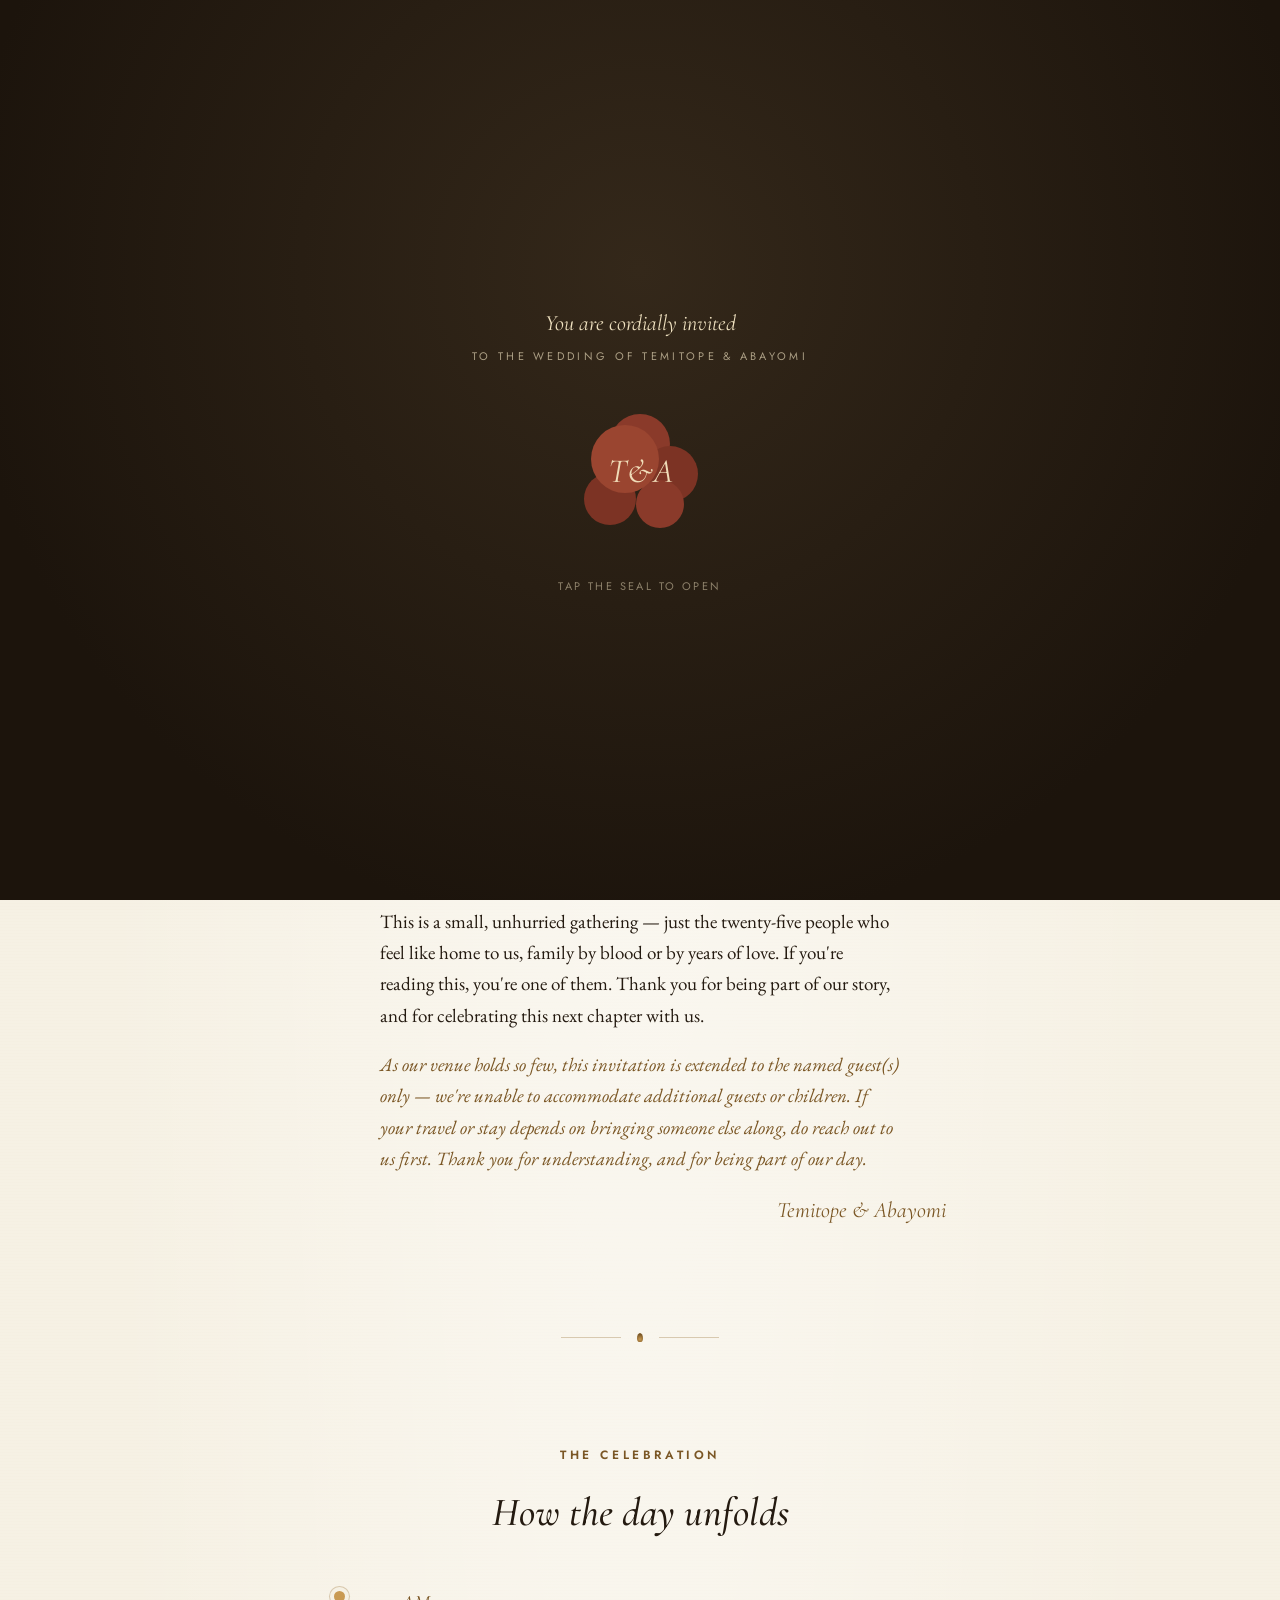
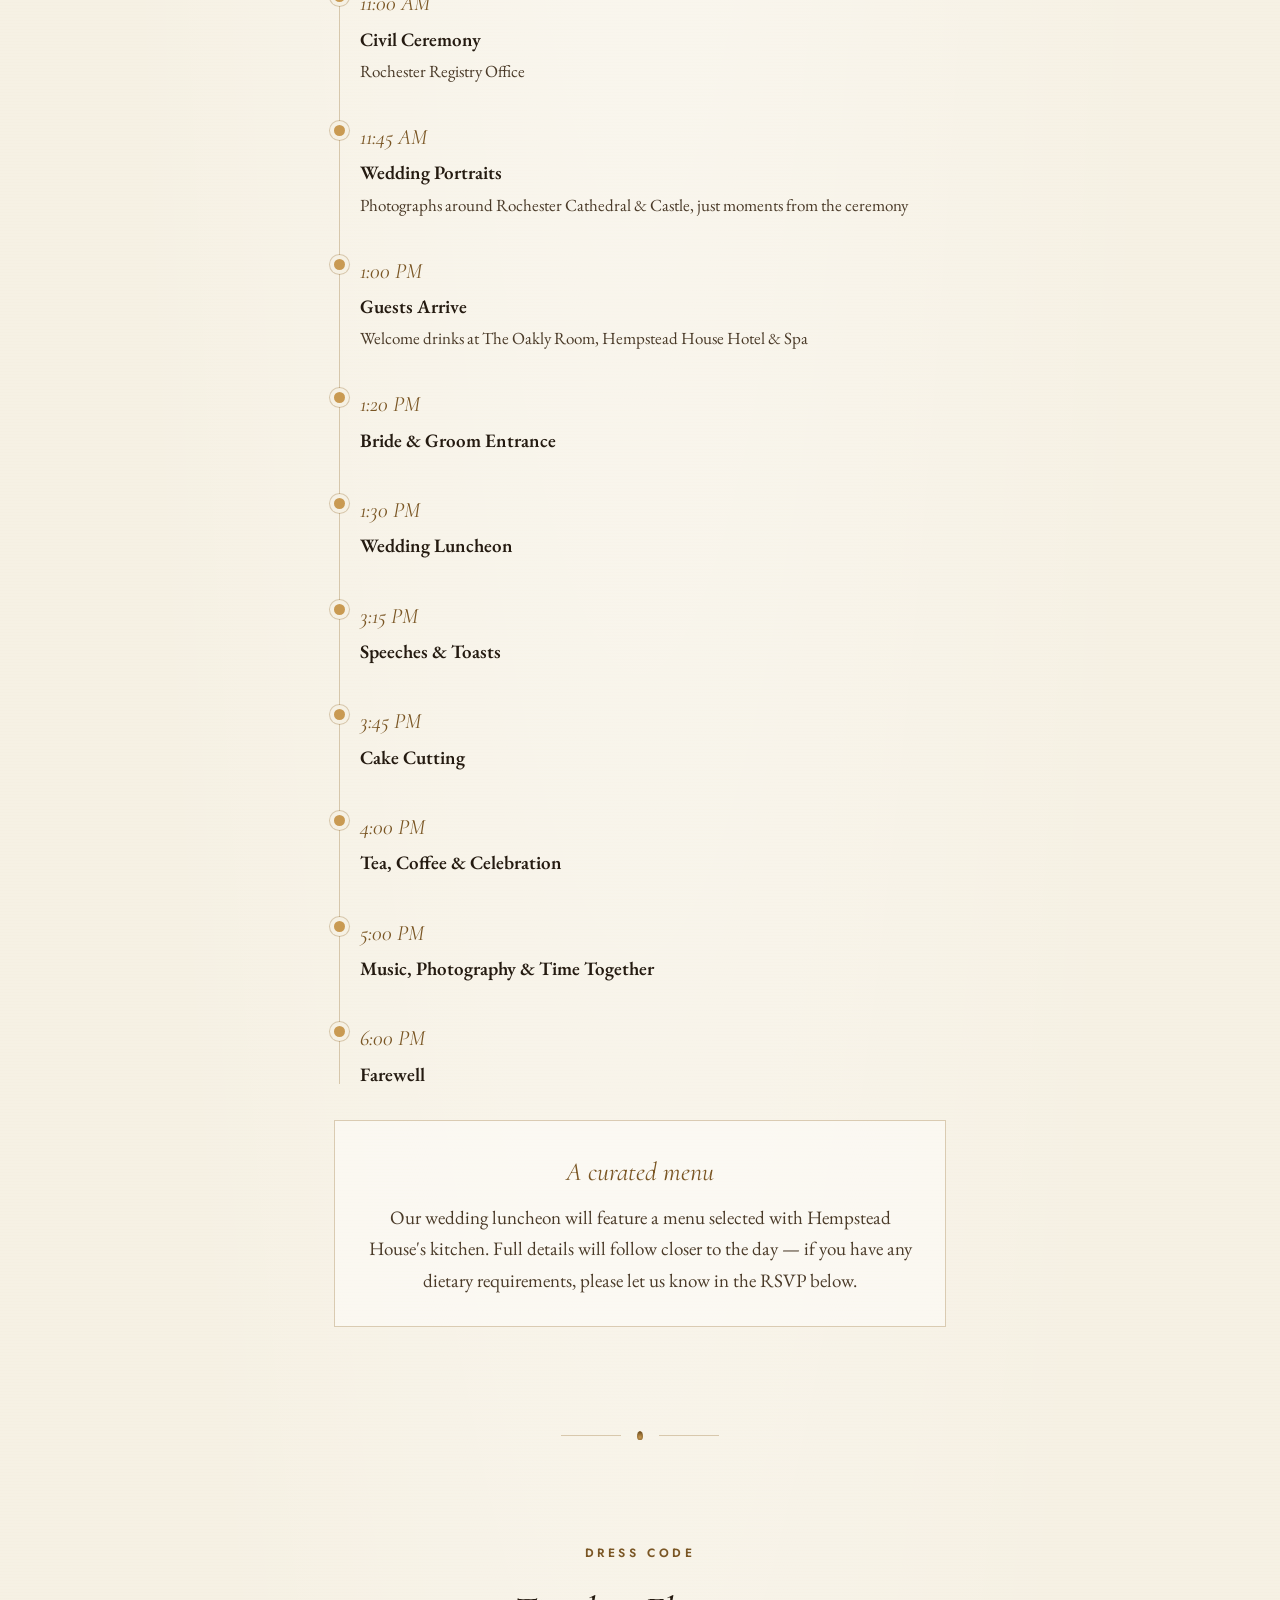
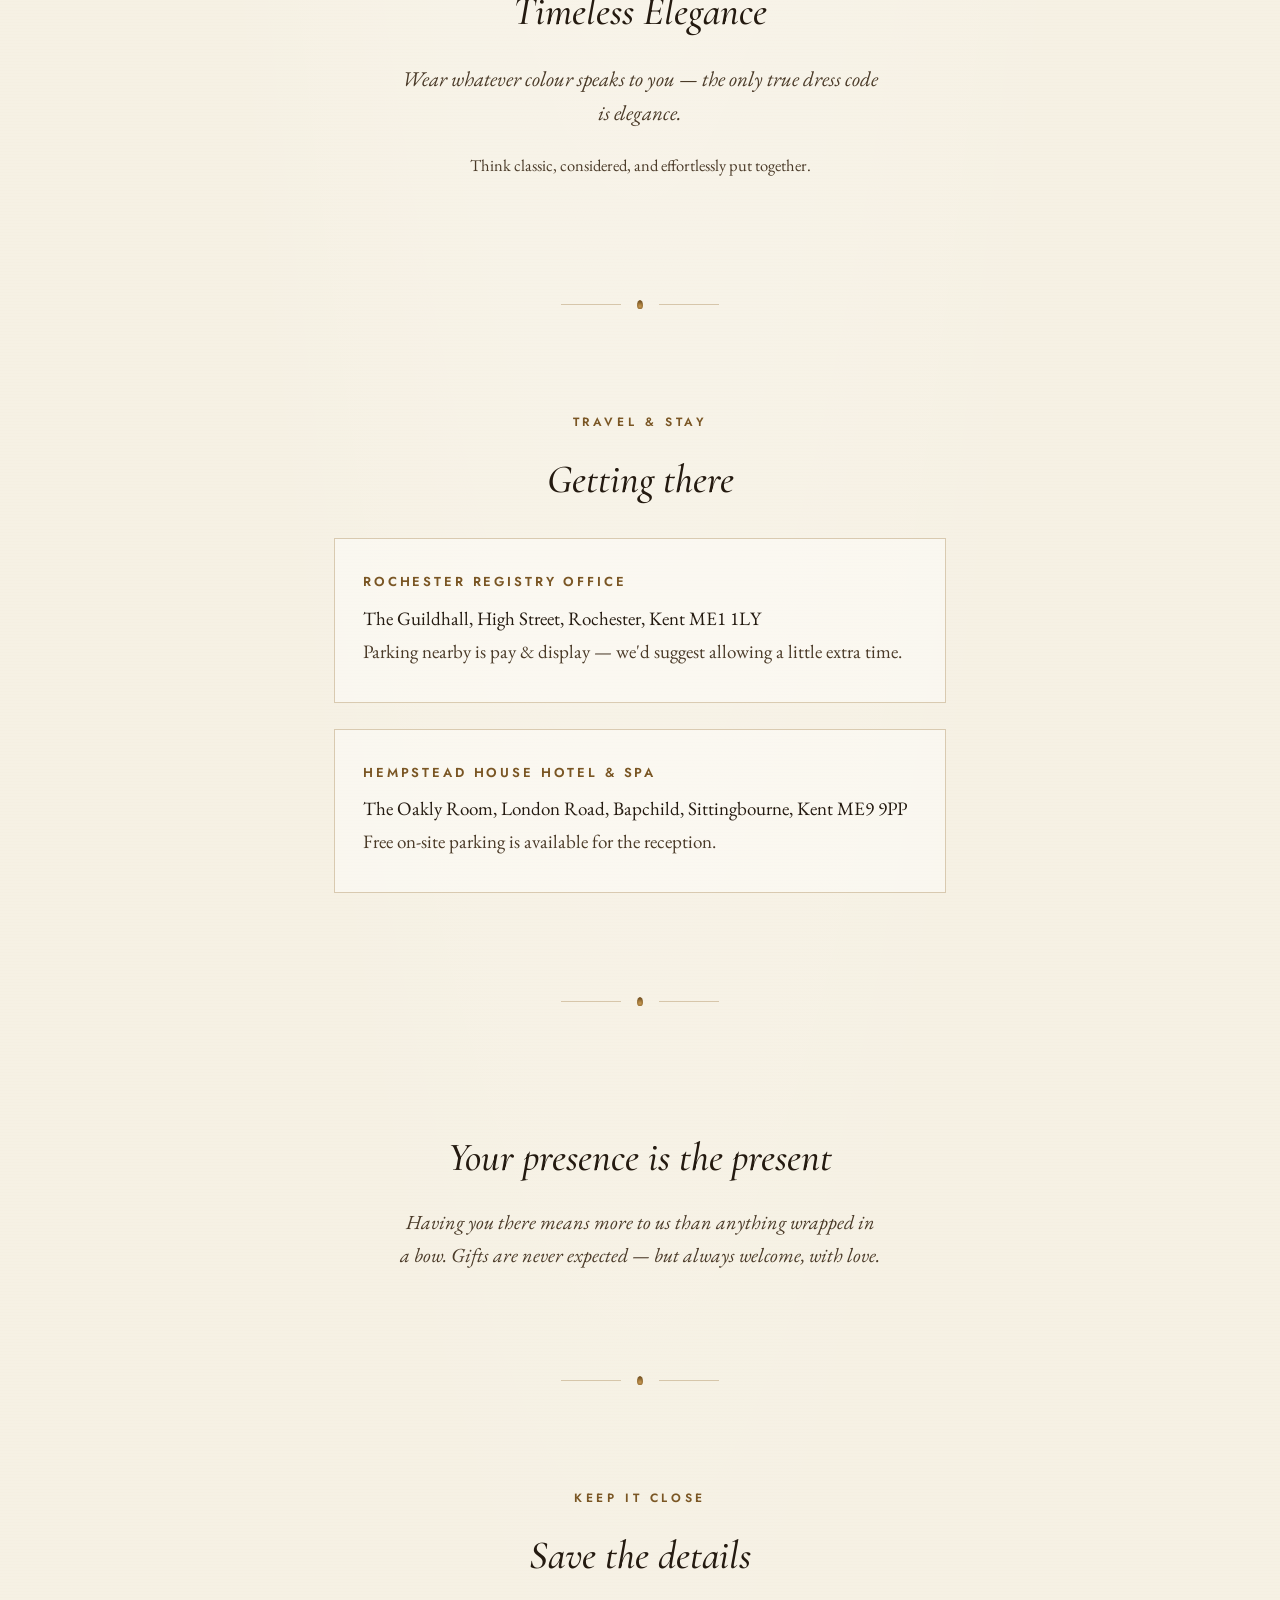
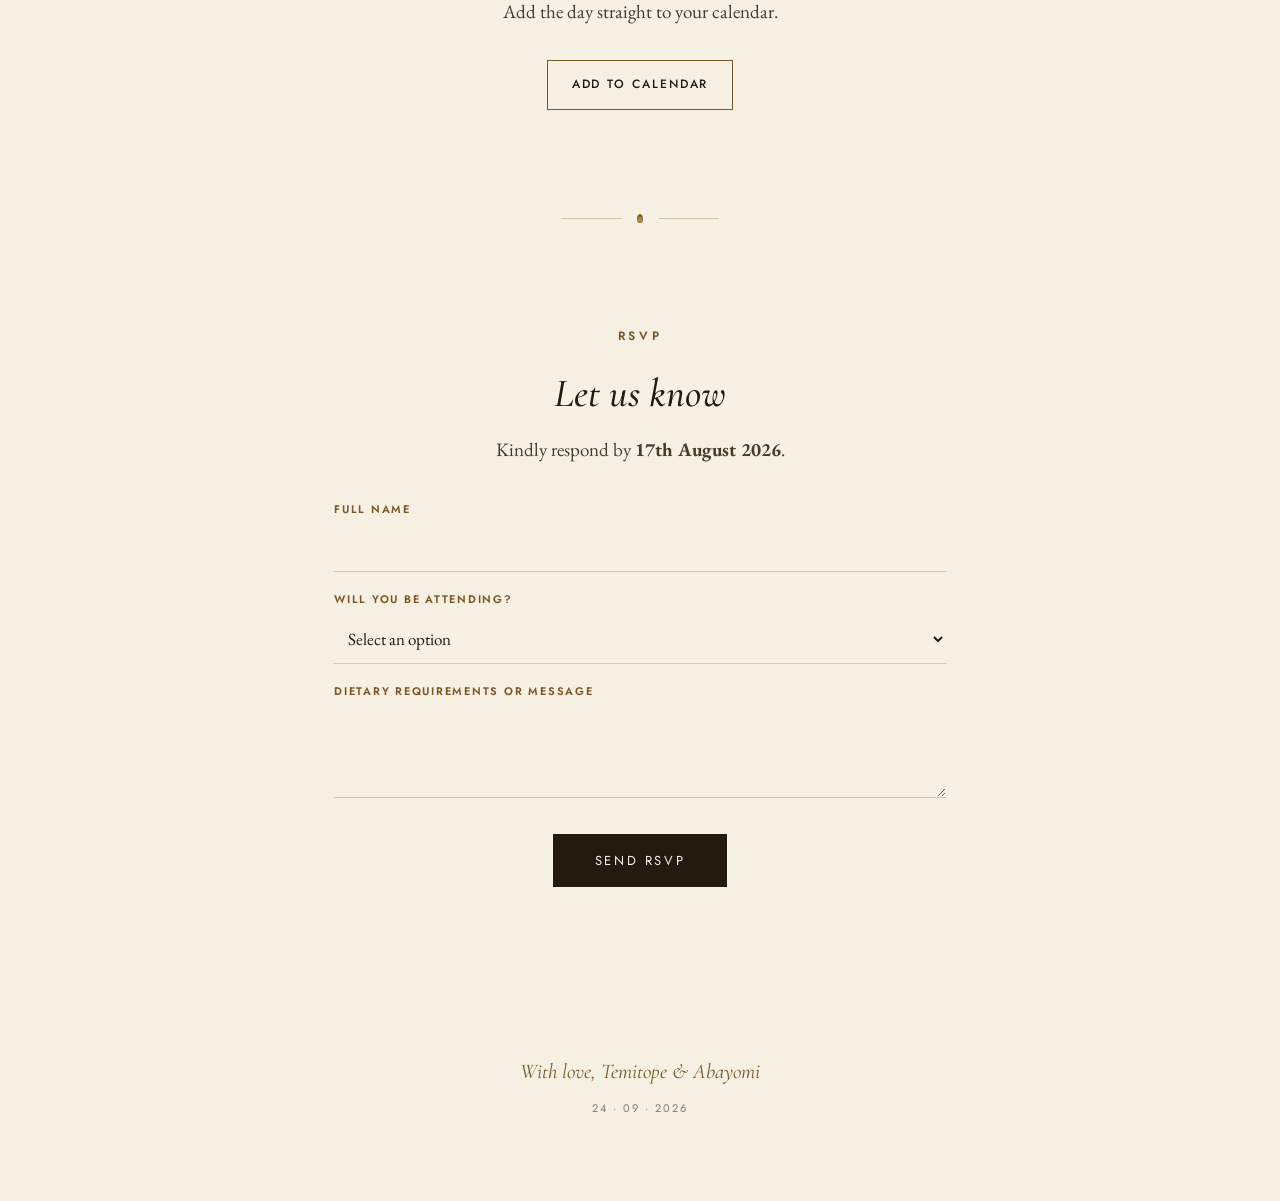
==== Index.html @ 58d7415c "Add files via upload" ====
<!DOCTYPE html>
<html lang="en">
<head>
<meta charset="UTF-8">
<meta name="viewport" content="width=device-width, initial-scale=1.0, viewport-fit=cover">
<meta name="color-scheme" content="light only">
<meta name="supported-color-schemes" content="light">
<meta name="theme-color" content="#f6f1e4">
<meta name="apple-mobile-web-app-capable" content="yes">
<meta name="apple-mobile-web-app-status-bar-style" content="default">
<title>Temitope & Abayomi — 24th September 2026</title>
<meta name="description" content="Together with their families, Temitope and Abayomi invite you to celebrate their wedding — 24th September 2026, Kent, England.">

<!-- Open Graph / link preview tags (WhatsApp, iMessage, etc.) -->
<meta property="og:title" content="Temitope & Abayomi — 24th September 2026">
<meta property="og:description" content="Together with their families, we invite you to celebrate our wedding in Kent, England.">
<meta property="og:image" content="https://tope-yomi-2026.github.io/temitope-abayomi-wedding/og-image.jpg">
<meta property="og:type" content="website">
<meta property="og:url" content="https://tope-yomi-2026.github.io/temitope-abayomi-wedding/">
<meta name="twitter:card" content="summary_large_image">
<meta name="twitter:title" content="Temitope & Abayomi — 24th September 2026">
<meta name="twitter:description" content="Together with their families, we invite you to celebrate our wedding in Kent, England.">
<meta name="twitter:image" content="https://tope-yomi-2026.github.io/temitope-abayomi-wedding/og-image.jpg">
<link rel="icon" href="data:image/svg+xml,%3Csvg xmlns='http://www.w3.org/2000/svg' viewBox='0 0 100 100'%3E%3Ccircle cx='50' cy='50' r='48' fill='%232a2015'/%3E%3Ctext x='50' y='65' font-size='42' font-family='Georgia,serif' font-style='italic' fill='%23c99a52' text-anchor='middle'%3ET%26A%3C/text%3E%3C/svg%3E">
<link rel="preconnect" href="https://fonts.googleapis.com">
<link rel="preconnect" href="https://fonts.gstatic.com" crossorigin>
<link href="https://fonts.googleapis.com/css2?family=Cormorant+Garamond:ital,wght@0,400;0,500;0,600;1,400;1,500;1,600&family=EB+Garamond:ital,wght@0,400;0,500;1,400&family=Jost:wght@400;500;600&display=swap" rel="stylesheet">
<style>
  :root{
    color-scheme: light;
    --ivory:#f6f1e4;
    --parchment:#eee0bf;
    --espresso:#241a10;
    --espresso-soft:#4a3a28;
    --gold:#93692e;
    --gold-deep:#7a5624;
    --gold-bright:#c99a52;
    --sage:#5f6b48;
    --line: rgba(147,105,46,0.32);
    --card-bg: rgba(255,255,255,0.4);
  }
  *{box-sizing:border-box; -webkit-font-smoothing:antialiased;}
  html{scroll-behavior:smooth; color-scheme:light;}
  body{
    margin:0;
    background-color:var(--ivory);
    background-image:
      radial-gradient(ellipse at top, rgba(255,255,255,0.5), transparent 60%),
      repeating-linear-gradient(0deg, rgba(147,105,46,0.02) 0px, transparent 1px, transparent 3px);
    color:var(--espresso);
    font-family:'EB Garamond', serif;
    font-size:19px;
    line-height:1.65;
    overflow-x:hidden;
    -webkit-text-size-adjust:100%;
  }
  .display{ font-family:'Cormorant Garamond', serif; }
  .eyebrow{
    font-family:'Jost', sans-serif;
    letter-spacing:0.3em;
    text-transform:uppercase;
    font-size:12px;
    color:var(--gold-deep);
    font-weight:600;
  }
  a{ color:var(--espresso); }
  ::selection{ background:var(--gold-bright); color:var(--ivory); }

  /* ================= SEAL ENTRY ================= */
  #seal-screen{
    position:fixed; inset:0; z-index:100;
    background:
      radial-gradient(ellipse at 50% 30%, #34281a 0%, #1c140c 75%);
    display:flex; align-items:center; justify-content:center;
    flex-direction:column; padding:24px;
    transition:opacity 1s ease, visibility 1s ease;
  }
  #seal-screen.opened{ opacity:0; visibility:hidden; pointer-events:none; }
  .seal-greeting{
    font-family:'Cormorant Garamond', serif;
    font-style:italic;
    font-size:22px;
    color:var(--parchment);
    margin-bottom:6px;
    text-align:center;
    max-width:320px;
  }
  .seal-invite{
    font-family:'Jost', sans-serif;
    letter-spacing:0.3em;
    text-transform:uppercase;
    font-size:11px;
    color:var(--parchment);
    opacity:0.65;
    margin-bottom:34px;
    text-align:center;
  }
  .wax{
    position:relative; width:150px; height:150px; cursor:pointer;
    -webkit-tap-highlight-color:transparent;
  }
  .wax svg{ width:100%; height:100%; display:block; }
  .wax .drip{
    transform-origin:center;
    animation:idle-glow 3.4s ease-in-out infinite;
  }
  @keyframes idle-glow{
    0%,100%{ filter:drop-shadow(0 0 5px rgba(201,154,82,0.3)); }
    50%{ filter:drop-shadow(0 0 16px rgba(201,154,82,0.6)); }
  }
  .wax:active .drip{ animation:none; }
  .seal-hint{
    margin-top:28px;
    font-family:'Jost', sans-serif; font-size:11px; letter-spacing:0.22em;
    text-transform:uppercase; color:var(--parchment); opacity:0.5;
  }
  .shard{ transform-origin:center; transition:transform 0.95s cubic-bezier(.5,-0.3,.5,1.3), opacity 0.95s ease; opacity:1; }
  #seal-screen.breaking .shard-1{ transform:translate(-62px,-74px) rotate(-38deg); opacity:0; }
  #seal-screen.breaking .shard-2{ transform:translate(72px,-42px) rotate(30deg); opacity:0; }
  #seal-screen.breaking .shard-3{ transform:translate(-42px,84px) rotate(-22deg); opacity:0; }
  #seal-screen.breaking .shard-4{ transform:translate(68px,68px) rotate(32deg); opacity:0; }
  #seal-screen.breaking .shard-5{ transform:translate(0,-98px) rotate(10deg); opacity:0; }

  /* ================= DIVIDER ================= */
  .divider{ display:flex; align-items:center; justify-content:center; gap:16px; width:fit-content; margin:0 auto; }
  .divider .rule{ width:60px; height:1px; background:var(--line); }
  .flame{
    width:6px; height:9px; border-radius:50% 50% 50% 50% / 60% 60% 40% 40%;
    background:radial-gradient(circle at 50% 70%, var(--gold-bright), var(--gold-deep) 70%);
    animation:flicker 2.7s ease-in-out infinite;
  }
  @keyframes flicker{
    0%,100%{ transform:scaleY(1) scaleX(1); opacity:1; }
    30%{ transform:scaleY(1.16) scaleX(0.9); opacity:0.85; }
    55%{ transform:scaleY(0.9) scaleX(1.05); opacity:1; }
    80%{ transform:scaleY(1.08) scaleX(0.95); opacity:0.9; }
  }

  /* ================= REVEAL ANIMATION ================= */
  .reveal{ opacity:0; transform:translateY(26px); transition:opacity 0.9s ease, transform 0.9s ease; }
  .reveal.visible{ opacity:1; transform:translateY(0); }
  @media (prefers-reduced-motion: reduce){
    .reveal{ opacity:1; transform:none; transition:none; }
    .flame{ animation:none; }
  }

  /* ================= LAYOUT ================= */
  section{ padding:104px 24px; max-width:660px; margin:0 auto; text-align:center; }
  .crest{
    width:60px; height:60px; margin:0 auto 20px; border:1px solid var(--gold);
    border-radius:50%; display:flex; align-items:center; justify-content:center;
    font-family:'Cormorant Garamond', serif; font-style:italic; font-size:22px; color:var(--gold-deep);
  }
  .hero{ padding-top:88px; }
  .hero h1{ font-size:clamp(44px, 10vw, 74px); font-weight:500; margin:8px 0 4px; line-height:1.05; }
  .hero .amp{ font-style:italic; color:var(--gold-deep); display:block; font-size:0.55em; margin:4px 0; }
  .hero .date-line{
    margin-top:26px; font-family:'Jost', sans-serif; letter-spacing:0.2em; text-transform:uppercase;
    font-size:13.5px; color:var(--espresso-soft); font-weight:500;
  }
  .hero .place-line{
    margin-top:6px; font-family:'Jost', sans-serif; letter-spacing:0.2em; text-transform:uppercase;
    font-size:13.5px; color:var(--gold-deep); font-weight:500;
  }
  .hero .hero-sub{
    margin-top:22px; font-family:'Cormorant Garamond', serif; font-style:italic; font-size:20px;
    color:var(--espresso-soft); max-width:420px; margin-left:auto; margin-right:auto;
  }
  #countdown{ margin-top:38px; display:flex; gap:24px; justify-content:center; flex-wrap:wrap; }
  .c-box{ min-width:64px; }
  .c-num{ font-family:'Cormorant Garamond', serif; font-size:36px; color:var(--gold-deep); font-weight:600; }
  .c-label{ font-family:'Jost', sans-serif; font-size:10px; letter-spacing:0.2em; text-transform:uppercase; opacity:0.75; }

  h2.section-title{ font-size:40px; font-weight:500; margin:14px 0 8px; font-style:italic; }
  .lede{ color:var(--espresso-soft); max-width:480px; margin:0 auto; }

  .note-body{ text-align:left; max-width:520px; margin:28px auto 0; }
  .note-body p{ margin:0 0 18px; }
  .note-sign{ text-align:right; font-family:'Cormorant Garamond', serif; font-style:italic; font-size:22px; color:var(--gold-deep); margin-top:8px; }

  .timeline{ text-align:left; margin-top:40px; position:relative; padding-left:26px; }
  .timeline::before{
    content:''; position:absolute; left:5px; top:6px; bottom:6px; width:1px; background:var(--line);
  }
  .t-item{ position:relative; padding-bottom:34px; }
  .t-item:last-child{ padding-bottom:0; }
  .t-item::before{
    content:''; position:absolute; left:-26px; top:6px; width:11px; height:11px; border-radius:50%;
    background:var(--gold-bright); box-shadow:0 0 0 4px var(--ivory), 0 0 0 5px var(--line);
  }
  .t-time{
    font-family:'Cormorant Garamond', serif; font-style:italic; font-size:22px; color:var(--gold-deep); display:block;
  }
  .t-title{ font-weight:600; margin:2px 0 2px; font-size:19px; }
  .t-desc{ color:var(--espresso-soft); font-size:17px; margin:0; }

  .detail-card{
    border:1px solid var(--line); padding:32px 28px; margin-top:26px; text-align:left;
    background:var(--card-bg);
  }
  .detail-card h3{
    font-family:'Jost', sans-serif; letter-spacing:0.22em; text-transform:uppercase; font-size:13px;
    color:var(--gold-deep); margin:0 0 10px; font-weight:600;
  }
  .detail-card p{ margin:2px 0; }

  .dress-note{
    font-style:italic; font-size:21px; margin-top:18px; color:var(--espresso-soft);
    max-width:480px; margin-left:auto; margin-right:auto;
  }
  .dress-sub{ margin-top:14px; font-size:16.5px; color:var(--espresso-soft); }

  .menu-teaser{
    border:1px solid var(--line); padding:30px 28px; margin-top:30px;
    background:var(--card-bg);
  }
  .menu-teaser .fork{ font-family:'Cormorant Garamond', serif; font-style:italic; font-size:26px; color:var(--gold-deep); margin-bottom:8px; }

  .rsvp-form{ margin-top:34px; text-align:left; display:flex; flex-direction:column; gap:18px; }
  .rsvp-form label{
    font-family:'Jost', sans-serif; font-size:11px; letter-spacing:0.16em; text-transform:uppercase;
    color:var(--gold-deep); display:block; margin-bottom:7px; font-weight:600;
  }
  .rsvp-form input, .rsvp-form select, .rsvp-form textarea{
    width:100%; padding:12px 10px; font-family:'EB Garamond', serif; font-size:17px;
    background:transparent; border:none; border-bottom:1px solid var(--line); color:var(--espresso);
  }
  .rsvp-form input:focus, .rsvp-form select:focus, .rsvp-form textarea:focus{
    outline:none; border-bottom:1px solid var(--gold-deep);
  }
  .rsvp-submit{
    margin-top:8px; align-self:center; font-family:'Jost', sans-serif; letter-spacing:0.2em; text-transform:uppercase;
    font-size:13px; background:var(--espresso); color:var(--ivory); border:none; padding:17px 42px; cursor:pointer;
    transition:background 0.3s ease;
  }
  .rsvp-submit:hover{ background:var(--gold-deep); }

  .wallet-row{ margin-top:32px; display:flex; gap:14px; justify-content:center; flex-wrap:wrap; }
  .pill-btn{
    font-family:'Jost', sans-serif; letter-spacing:0.16em; text-transform:uppercase; font-size:12px;
    border:1px solid var(--gold-deep); color:var(--espresso); padding:14px 24px; text-decoration:none;
    display:inline-block; transition:background 0.3s, color 0.3s; font-weight:500;
  }
  .pill-btn:hover{ background:var(--gold-deep); color:var(--ivory); }

  footer{
    text-align:center; padding:64px 24px 84px; font-family:'Cormorant Garamond', serif; font-style:italic;
    font-size:21px; color:var(--gold-deep);
  }
  footer .foot-small{
    display:block; margin-top:10px; font-family:'Jost', sans-serif; font-style:normal; font-size:11px;
    letter-spacing:0.18em; text-transform:uppercase; color:var(--espresso-soft); opacity:0.65;
  }

  @media (max-width:480px){
    section{ padding:76px 20px; }
    .detail-card, .menu-teaser{ padding:24px 20px; }
  }
</style>
</head>
<body>

<div id="seal-screen">
  <div class="seal-greeting" id="seal-greeting">You are cordially invited</div>
  <div class="seal-invite" id="seal-subline">to the wedding of Temitope &amp; Abayomi</div>
  <div class="wax" id="wax" role="button" tabindex="0" aria-label="Break the seal to open your invitation">
    <svg viewBox="0 0 150 150">
      <g class="drip">
        <circle class="shard shard-1" cx="75" cy="45" r="30" fill="#8a3a2a"/>
        <circle class="shard shard-2" cx="105" cy="75" r="28" fill="#7c3324"/>
        <circle class="shard shard-3" cx="45" cy="100" r="26" fill="#7c3324"/>
        <circle class="shard shard-4" cx="95" cy="105" r="24" fill="#8a3a2a"/>
        <circle class="shard shard-5" cx="60" cy="60" r="34" fill="#9a4530"/>
        <text x="75" y="83" text-anchor="middle" font-family="Cormorant Garamond, serif" font-style="italic" font-size="34" fill="#f0dcb8">T&amp;A</text>
      </g>
    </svg>
  </div>
  <div class="seal-hint">Tap the seal to open</div>
</div>

<section class="hero">
  <div class="eyebrow">Together with their families</div>
  <h1 class="display">Temitope<span class="amp">&amp;</span>Abayomi</h1>
  <div class="date-line">Thursday, 24th September 2026</div>
  <div class="place-line">Kent, England</div>
  <p class="hero-sub">A celebration of love, family, and the beginning of forever — shared with those who matter most.</p>

  <div id="countdown" aria-label="Countdown to the wedding">
    <div class="c-box"><div class="c-num" id="cd-days">--</div><div class="c-label">Days</div></div>
    <div class="c-box"><div class="c-num" id="cd-hours">--</div><div class="c-label">Hours</div></div>
    <div class="c-box"><div class="c-num" id="cd-mins">--</div><div class="c-label">Mins</div></div>
    <div class="c-box"><div class="c-num" id="cd-secs">--</div><div class="c-label">Secs</div></div>
  </div>
</section>

<div class="divider"><span class="rule"></span><span class="flame"></span><span class="rule"></span></div>

<section id="welcome" class="reveal">
  <div class="eyebrow">Welcome</div>
  <h2 class="section-title display">A note from us</h2>
  <div class="note-body">
    <p>This is a small, unhurried gathering — just the twenty-five people who feel like home to us, family by blood or by years of love. If you're reading this, you're one of them. Thank you for being part of our story, and for celebrating this next chapter with us.</p>
    <p style="font-style:italic; color:var(--gold-deep);">As our venue holds so few, this invitation is extended to the named guest(s) only — we're unable to accommodate additional guests or children. If your travel or stay depends on bringing someone else along, do reach out to us first. Thank you for understanding, and for being part of our day.</p>
  </div>
  <div class="note-sign">Temitope &amp; Abayomi</div>
</section>

<div class="divider"><span class="rule"></span><span class="flame"></span><span class="rule"></span></div>

<section id="schedule" class="reveal">
  <div class="eyebrow">The Celebration</div>
  <h2 class="section-title display">How the day unfolds</h2>

  <div class="timeline">
    <div class="t-item">
      <span class="t-time">11:00 AM</span>
      <div class="t-title">Civil Ceremony</div>
      <p class="t-desc">Rochester Registry Office</p>
    </div>
    <div class="t-item">
      <span class="t-time">11:45 AM</span>
      <div class="t-title">Wedding Portraits</div>
      <p class="t-desc">Photographs around Rochester Cathedral &amp; Castle, just moments from the ceremony</p>
    </div>
    <div class="t-item">
      <span class="t-time">1:00 PM</span>
      <div class="t-title">Guests Arrive</div>
      <p class="t-desc">Welcome drinks at The Oakly Room, Hempstead House Hotel &amp; Spa</p>
    </div>
    <div class="t-item">
      <span class="t-time">1:20 PM</span>
      <div class="t-title">Bride &amp; Groom Entrance</div>
      <p class="t-desc"></p>
    </div>
    <div class="t-item">
      <span class="t-time">1:30 PM</span>
      <div class="t-title">Wedding Luncheon</div>
      <p class="t-desc"></p>
    </div>
    <div class="t-item">
      <span class="t-time">3:15 PM</span>
      <div class="t-title">Speeches &amp; Toasts</div>
      <p class="t-desc"></p>
    </div>
    <div class="t-item">
      <span class="t-time">3:45 PM</span>
      <div class="t-title">Cake Cutting</div>
      <p class="t-desc"></p>
    </div>
    <div class="t-item">
      <span class="t-time">4:00 PM</span>
      <div class="t-title">Tea, Coffee &amp; Celebration</div>
      <p class="t-desc"></p>
    </div>
    <div class="t-item">
      <span class="t-time">5:00 PM</span>
      <div class="t-title">Music, Photography &amp; Time Together</div>
      <p class="t-desc"></p>
    </div>
    <div class="t-item">
      <span class="t-time">6:00 PM</span>
      <div class="t-title">Farewell</div>
      <p class="t-desc"></p>
    </div>
  </div>

  <div class="menu-teaser">
    <div class="fork">A curated menu</div>
    <p style="margin:0; color:var(--espresso-soft);">Our wedding luncheon will feature a menu selected with Hempstead House's kitchen. Full details will follow closer to the day — if you have any dietary requirements, please let us know in the RSVP below.</p>
  </div>
</section>

<div class="divider"><span class="rule"></span><span class="flame"></span><span class="rule"></span></div>

<section id="dress" class="reveal">
  <div class="eyebrow">Dress Code</div>
  <h2 class="section-title display">Timeless Elegance</h2>
  <p class="dress-note">Wear whatever colour speaks to you — the only true dress code is elegance.</p>
  <p class="dress-sub">Think classic, considered, and effortlessly put together.</p>
</section>

<div class="divider"><span class="rule"></span><span class="flame"></span><span class="rule"></span></div>

<section id="travel" class="reveal">
  <div class="eyebrow">Travel &amp; Stay</div>
  <h2 class="section-title display">Getting there</h2>

  <div class="detail-card">
    <h3>Rochester Registry Office</h3>
    <p>The Guildhall, High Street, Rochester, Kent ME1 1LY</p>
    <p style="color:var(--espresso-soft);">Parking nearby is pay &amp; display — we'd suggest allowing a little extra time.</p>
  </div>

  <div class="detail-card">
    <h3>Hempstead House Hotel &amp; Spa</h3>
    <p>The Oakly Room, London Road, Bapchild, Sittingbourne, Kent ME9 9PP</p>
    <p style="color:var(--espresso-soft);">Free on-site parking is available for the reception.</p>
  </div>
</section>

<div class="divider"><span class="rule"></span><span class="flame"></span><span class="rule"></span></div>

<section id="gift" class="reveal">
  <h2 class="section-title display">Your presence is the present</h2>
  <p class="lede" style="font-style:italic; font-size:20px; margin-top:16px;">Having you there means more to us than anything wrapped in a bow. Gifts are never expected — but always welcome, with love.</p>
</section>

<div class="divider"><span class="rule"></span><span class="flame"></span><span class="rule"></span></div>

<section id="save" class="reveal">
  <div class="eyebrow">Keep It Close</div>
  <h2 class="section-title display">Save the details</h2>
  <p class="lede">Add the day straight to your calendar.</p>
  <div class="wallet-row">
    <a class="pill-btn" id="calendar-link" href="#">Add to Calendar</a>
  </div>
</section>

<div class="divider"><span class="rule"></span><span class="flame"></span><span class="rule"></span></div>

<section id="rsvp" class="reveal">
  <div class="eyebrow">RSVP</div>
  <h2 class="section-title display">Let us know</h2>
  <p class="lede">Kindly respond by <strong>17th August 2026</strong>.</p>

  <form class="rsvp-form" id="rsvp-form" action="https://formspree.io/f/mykrzagr" method="POST">
    <div>
      <label for="name">Full name</label>
      <input type="text" id="name" name="name" required>
    </div>
    <div>
      <label for="attending">Will you be attending?</label>
      <select id="attending" name="attending" required>
        <option value="">Select an option</option>
        <option value="yes">Joyfully accepts</option>
        <option value="no">Regretfully declines</option>
      </select>
    </div>
    <div>
      <label for="notes">Dietary requirements or message</label>
      <textarea id="notes" name="notes" rows="3"></textarea>
    </div>
    <button type="submit" class="rsvp-submit">Send RSVP</button>
  </form>
</section>

<footer>
  With love, Temitope &amp; Abayomi
  <span class="foot-small">24 · 09 · 2026</span>
</footer>

<script>
  const params = new URLSearchParams(location.search);
  const guestName = params.get('to');
  if(guestName){
    const cleanName = decodeURIComponent(guestName).replace(/-/g, ' ');
    document.getElementById('seal-greeting').textContent = 'Dear ' + cleanName + ',';
    document.getElementById('seal-subline').textContent = 'you are cordially invited to our wedding';
  }

  const sealScreen = document.getElementById('seal-screen');
  const wax = document.getElementById('wax');
  function openInvite(){
    if(sealScreen.classList.contains('breaking')) return;
    sealScreen.classList.add('breaking');
    setTimeout(()=> sealScreen.classList.add('opened'), 550);
    setTimeout(()=> { sealScreen.style.display='none'; }, 1650);
  }
  wax.addEventListener('click', openInvite);
  wax.addEventListener('keypress', (e)=>{ if(e.key==='Enter' || e.key===' ') openInvite(); });

  const weddingDate = new Date('2026-09-24T11:00:00+01:00').getTime();
  function tick(){
    const diff = weddingDate - Date.now();
    if(diff <= 0){
      document.getElementById('countdown').innerHTML = '<div class="c-num" style="font-size:22px;">Today is the day! ♥</div>';
      return;
    }
    const d = Math.floor(diff / 86400000);
    const h = Math.floor((diff % 86400000) / 3600000);
    const m = Math.floor((diff % 3600000) / 60000);
    const s = Math.floor((diff % 60000) / 1000);
    document.getElementById('cd-days').textContent = d;
    document.getElementById('cd-hours').textContent = String(h).padStart(2,'0');
    document.getElementById('cd-mins').textContent = String(m).padStart(2,'0');
    document.getElementById('cd-secs').textContent = String(s).padStart(2,'0');
  }
  tick();
  setInterval(tick, 1000);

  document.getElementById('calendar-link').addEventListener('click', function(e){
    e.preventDefault();
    const icsContent = [
      'BEGIN:VCALENDAR','VERSION:2.0','BEGIN:VEVENT',
      "SUMMARY:Temitope & Abayomi's Wedding",
      'DTSTART:20260924T100000Z',
      'DTEND:20260924T170000Z',
      'LOCATION:Rochester Registry Office\\, then Hempstead House Hotel & Spa\\, Kent',
      'DESCRIPTION:Ceremony 11:00 AM at Rochester Registry Office. Celebration from 1:00 PM at Hempstead House Hotel & Spa\\, The Oakly Room.',
      'END:VEVENT','END:VCALENDAR'
    ].join('\r\n');
    const blob = new Blob([icsContent], {type: 'text/calendar'});
    const url = URL.createObjectURL(blob);
    const a = document.createElement('a');
    a.href = url; a.download = 'temitope-abayomi-wedding.ics';
    document.body.appendChild(a); a.click(); document.body.removeChild(a);
  });

  const io = new IntersectionObserver((entries)=>{
    entries.forEach(entry=>{
      if(entry.isIntersecting){ entry.target.classList.add('visible'); io.unobserve(entry.target); }
    });
  }, { threshold: 0.15 });
  document.querySelectorAll('.reveal').forEach(el=> io.observe(el));
</script>

</body>
</html>
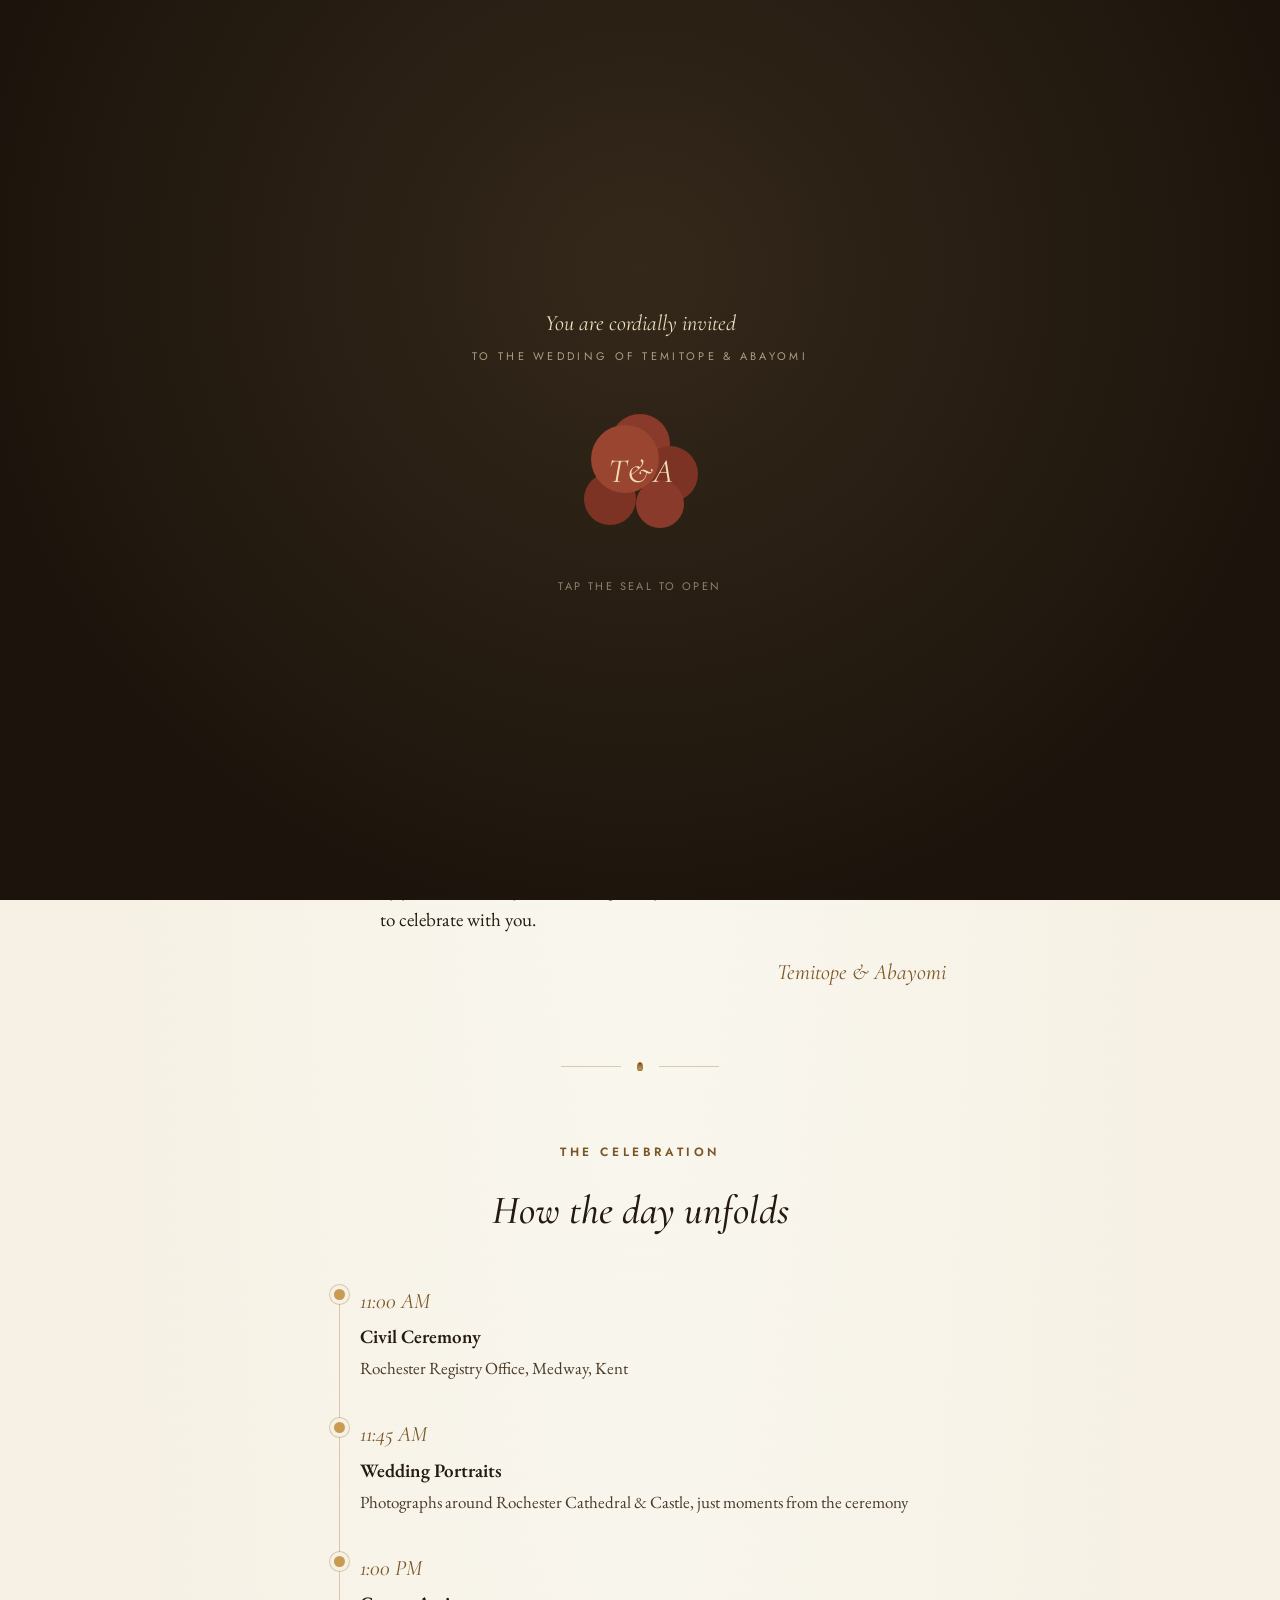
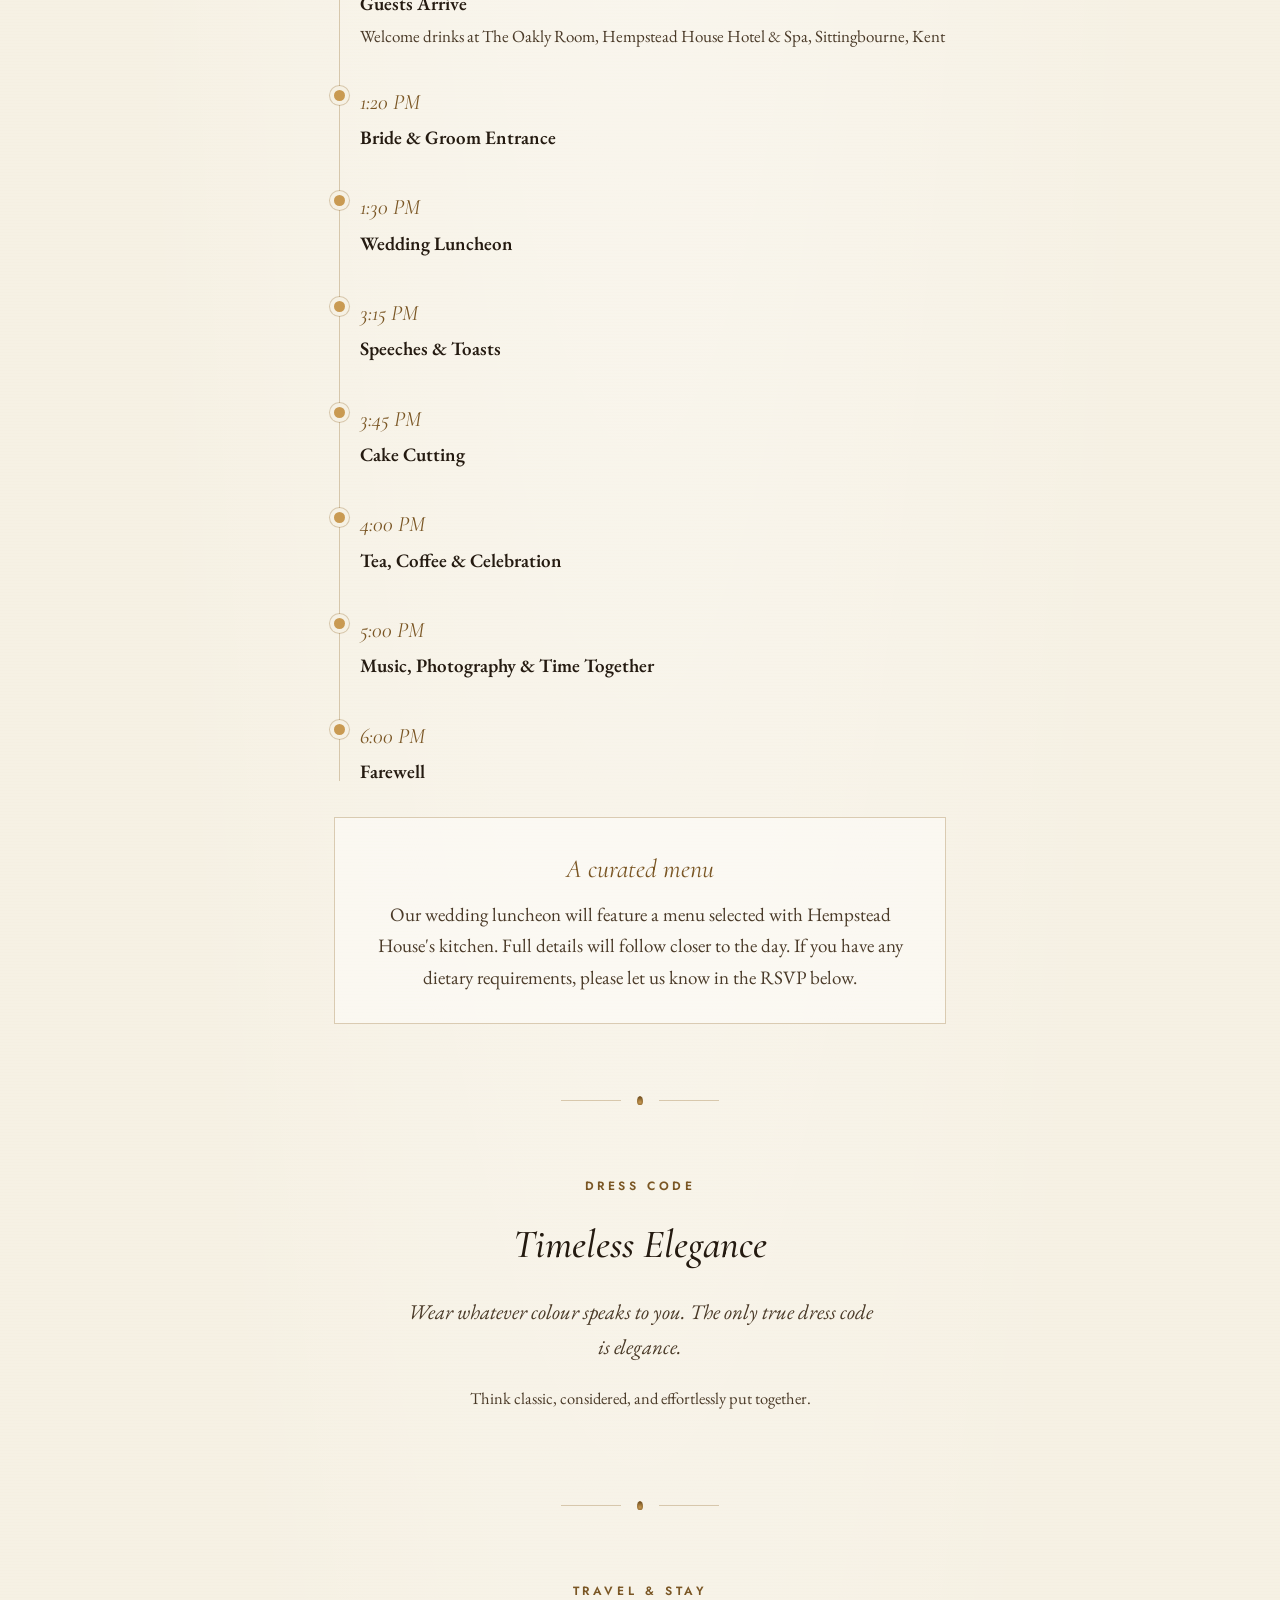
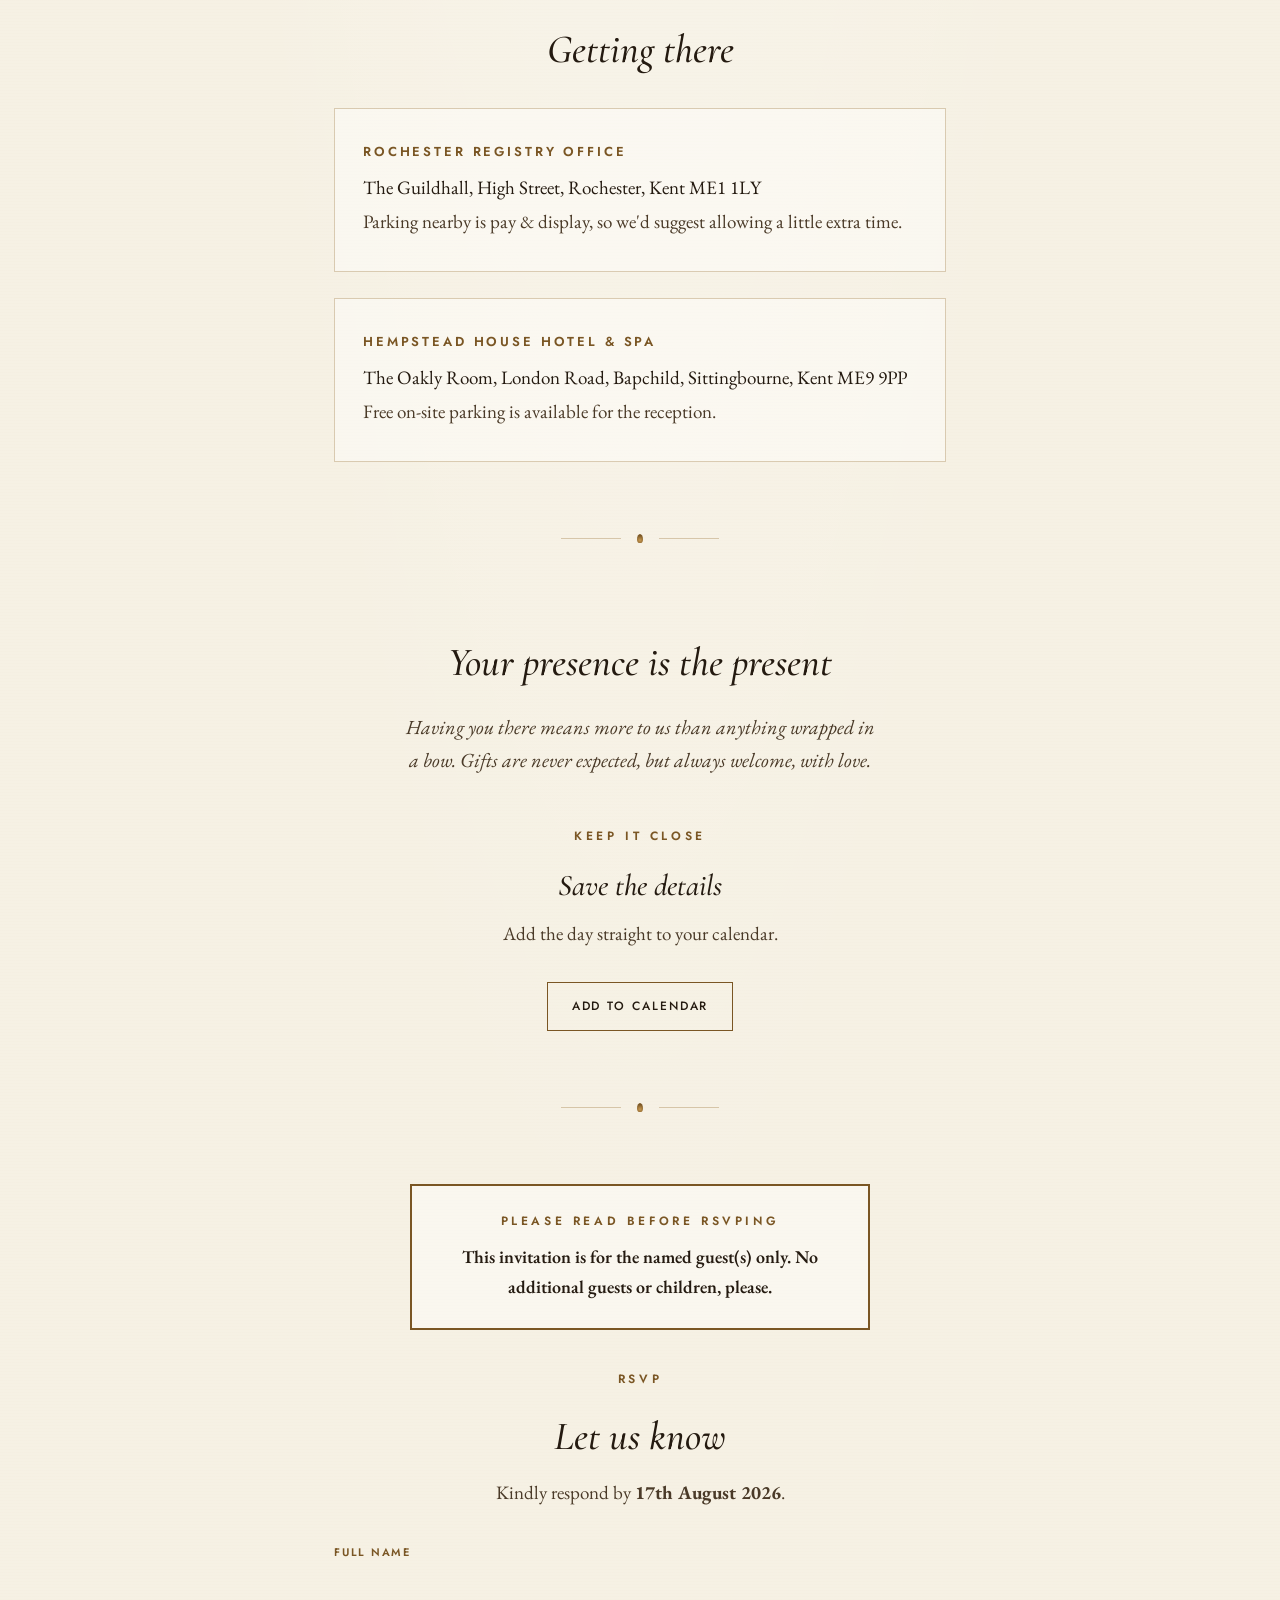
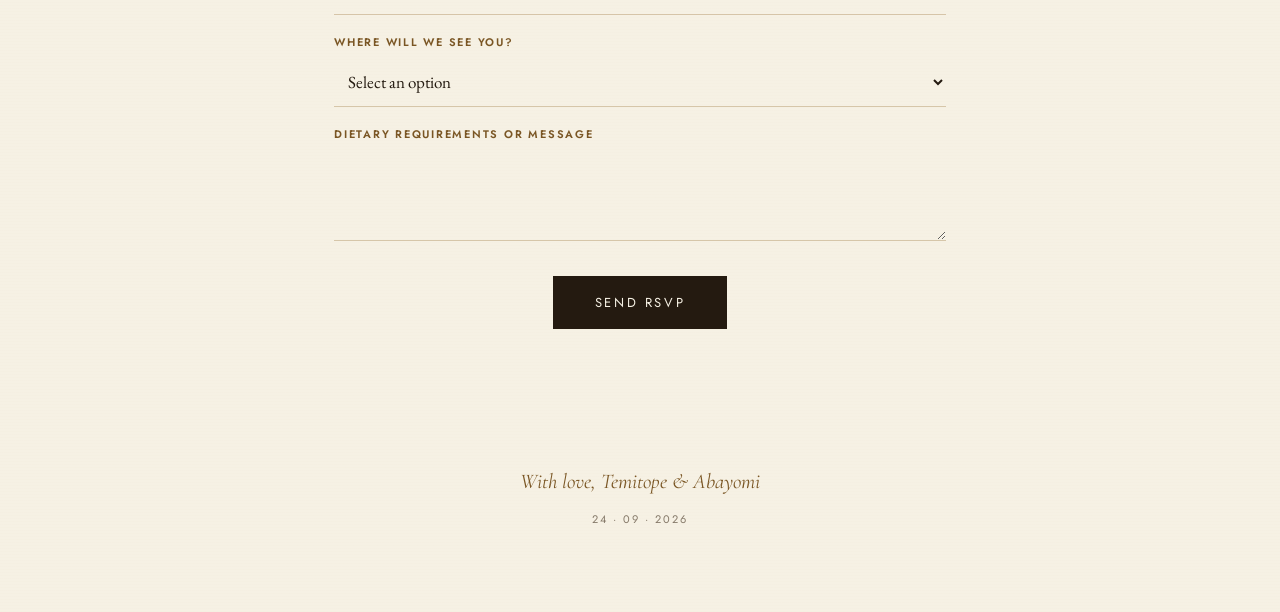
==== commit d1e33e82: "Add files via upload" ====
--- a/Index.html
+++ b/Index.html
@@ -8,20 +8,27 @@
 <meta name="theme-color" content="#f6f1e4">
 <meta name="apple-mobile-web-app-capable" content="yes">
 <meta name="apple-mobile-web-app-status-bar-style" content="default">
-<title>Temitope & Abayomi — 24th September 2026</title>
-<meta name="description" content="Together with their families, Temitope and Abayomi invite you to celebrate their wedding — 24th September 2026, Kent, England.">
-
-<!-- Open Graph / link preview tags (WhatsApp, iMessage, etc.) -->
-<meta property="og:title" content="Temitope & Abayomi — 24th September 2026">
+<title>Temitope & Abayomi, 24th September 2026</title>
+<meta name="description" content="Together with their families, Temitope and Abayomi invite you to celebrate their wedding on 24th September 2026, Kent, England.">
+
+<!-- Open Graph / link preview tags (WhatsApp, iMessage, Facebook, LinkedIn, X) -->
+<meta property="og:site_name" content="Temitope & Abayomi">
+<meta property="og:title" content="Temitope & Abayomi, 24th September 2026">
 <meta property="og:description" content="Together with their families, we invite you to celebrate our wedding in Kent, England.">
-<meta property="og:image" content="https://tope-yomi-2026.github.io/temitope-abayomi-wedding/og-image.jpg">
+<meta property="og:image" content="https://topeandabayomi.com/og-image.jpg">
+<meta property="og:image:width" content="1200">
+<meta property="og:image:height" content="630">
+<meta property="og:image:alt" content="Temitope and Abayomi, Thursday, 24th September 2026, Kent">
 <meta property="og:type" content="website">
-<meta property="og:url" content="https://tope-yomi-2026.github.io/temitope-abayomi-wedding/">
+<meta property="og:url" content="https://topeandabayomi.com/">
+<meta property="og:locale" content="en_GB">
 <meta name="twitter:card" content="summary_large_image">
-<meta name="twitter:title" content="Temitope & Abayomi — 24th September 2026">
+<meta name="twitter:title" content="Temitope & Abayomi, 24th September 2026">
 <meta name="twitter:description" content="Together with their families, we invite you to celebrate our wedding in Kent, England.">
-<meta name="twitter:image" content="https://tope-yomi-2026.github.io/temitope-abayomi-wedding/og-image.jpg">
+<meta name="twitter:image" content="https://topeandabayomi.com/og-image.jpg">
+<meta name="twitter:image:alt" content="Temitope and Abayomi, Thursday, 24th September 2026, Kent">
 <link rel="icon" href="data:image/svg+xml,%3Csvg xmlns='http://www.w3.org/2000/svg' viewBox='0 0 100 100'%3E%3Ccircle cx='50' cy='50' r='48' fill='%232a2015'/%3E%3Ctext x='50' y='65' font-size='42' font-family='Georgia,serif' font-style='italic' fill='%23c99a52' text-anchor='middle'%3ET%26A%3C/text%3E%3C/svg%3E">
+<link rel="apple-touch-icon" href="apple-touch-icon.png">
 <link rel="preconnect" href="https://fonts.googleapis.com">
 <link rel="preconnect" href="https://fonts.gstatic.com" crossorigin>
 <link href="https://fonts.googleapis.com/css2?family=Cormorant+Garamond:ital,wght@0,400;0,500;0,600;1,400;1,500;1,600&family=EB+Garamond:ital,wght@0,400;0,500;1,400&family=Jost:wght@400;500;600&display=swap" rel="stylesheet">
@@ -145,7 +152,7 @@
   }
 
   /* ================= LAYOUT ================= */
-  section{ padding:104px 24px; max-width:660px; margin:0 auto; text-align:center; }
+  section{ padding:72px 24px; max-width:660px; margin:0 auto; text-align:center; }
   .crest{
     width:60px; height:60px; margin:0 auto 20px; border:1px solid var(--gold);
     border-radius:50%; display:flex; align-items:center; justify-content:center;
@@ -282,8 +289,9 @@
   <div class="eyebrow">Together with their families</div>
   <h1 class="display">Temitope<span class="amp">&amp;</span>Abayomi</h1>
   <div class="date-line">Thursday, 24th September 2026</div>
-  <div class="place-line">Kent, England</div>
-  <p class="hero-sub">A celebration of love, family, and the beginning of forever — shared with those who matter most.</p>
+  <div class="place-line">Rochester &amp; Sittingbourne, Kent</div>
+  <p class="hero-sub">A celebration of love, family, and the beginning of forever, shared with those who matter most.</p>
+  <p class="hero-sub" id="guest-welcome" style="display:none; color:var(--gold-deep); margin-top:10px;"></p>
 
   <div id="countdown" aria-label="Countdown to the wedding">
     <div class="c-box"><div class="c-num" id="cd-days">--</div><div class="c-label">Days</div></div>
@@ -299,8 +307,7 @@
   <div class="eyebrow">Welcome</div>
   <h2 class="section-title display">A note from us</h2>
   <div class="note-body">
-    <p>This is a small, unhurried gathering — just the twenty-five people who feel like home to us, family by blood or by years of love. If you're reading this, you're one of them. Thank you for being part of our story, and for celebrating this next chapter with us.</p>
-    <p style="font-style:italic; color:var(--gold-deep);">As our venue holds so few, this invitation is extended to the named guest(s) only — we're unable to accommodate additional guests or children. If your travel or stay depends on bringing someone else along, do reach out to us first. Thank you for understanding, and for being part of our day.</p>
+    <p>Just twenty of the people who feel like home to us, family by blood or by years of love. If you're reading this, you're one of them. We can't wait to celebrate with you.</p>
   </div>
   <div class="note-sign">Temitope &amp; Abayomi</div>
 </section>
@@ -315,7 +322,7 @@
     <div class="t-item">
       <span class="t-time">11:00 AM</span>
       <div class="t-title">Civil Ceremony</div>
-      <p class="t-desc">Rochester Registry Office</p>
+      <p class="t-desc">Rochester Registry Office, Medway, Kent</p>
     </div>
     <div class="t-item">
       <span class="t-time">11:45 AM</span>
@@ -325,7 +332,7 @@
     <div class="t-item">
       <span class="t-time">1:00 PM</span>
       <div class="t-title">Guests Arrive</div>
-      <p class="t-desc">Welcome drinks at The Oakly Room, Hempstead House Hotel &amp; Spa</p>
+      <p class="t-desc">Welcome drinks at The Oakly Room, Hempstead House Hotel &amp; Spa, Sittingbourne, Kent</p>
     </div>
     <div class="t-item">
       <span class="t-time">1:20 PM</span>
@@ -366,7 +373,7 @@
 
   <div class="menu-teaser">
     <div class="fork">A curated menu</div>
-    <p style="margin:0; color:var(--espresso-soft);">Our wedding luncheon will feature a menu selected with Hempstead House's kitchen. Full details will follow closer to the day — if you have any dietary requirements, please let us know in the RSVP below.</p>
+    <p style="margin:0; color:var(--espresso-soft);">Our wedding luncheon will feature a menu selected with Hempstead House's kitchen. Full details will follow closer to the day. If you have any dietary requirements, please let us know in the RSVP below.</p>
   </div>
 </section>
 
@@ -375,7 +382,7 @@
 <section id="dress" class="reveal">
   <div class="eyebrow">Dress Code</div>
   <h2 class="section-title display">Timeless Elegance</h2>
-  <p class="dress-note">Wear whatever colour speaks to you — the only true dress code is elegance.</p>
+  <p class="dress-note">Wear whatever colour speaks to you. The only true dress code is elegance.</p>
   <p class="dress-sub">Think classic, considered, and effortlessly put together.</p>
 </section>
 
@@ -388,7 +395,7 @@
   <div class="detail-card">
     <h3>Rochester Registry Office</h3>
     <p>The Guildhall, High Street, Rochester, Kent ME1 1LY</p>
-    <p style="color:var(--espresso-soft);">Parking nearby is pay &amp; display — we'd suggest allowing a little extra time.</p>
+    <p style="color:var(--espresso-soft);">Parking nearby is pay &amp; display, so we'd suggest allowing a little extra time.</p>
   </div>
 
   <div class="detail-card">
@@ -402,23 +409,25 @@
 
 <section id="gift" class="reveal">
   <h2 class="section-title display">Your presence is the present</h2>
-  <p class="lede" style="font-style:italic; font-size:20px; margin-top:16px;">Having you there means more to us than anything wrapped in a bow. Gifts are never expected — but always welcome, with love.</p>
+  <p class="lede" style="font-style:italic; font-size:20px; margin-top:16px;">Having you there means more to us than anything wrapped in a bow. Gifts are never expected, but always welcome, with love.</p>
+
+  <div style="margin-top:50px;">
+    <div class="eyebrow">Keep It Close</div>
+    <h2 class="section-title display" style="font-size:30px;">Save the details</h2>
+    <p class="lede">Add the day straight to your calendar.</p>
+    <div class="wallet-row">
+      <a class="pill-btn" id="calendar-link" href="#">Add to Calendar</a>
+    </div>
+  </div>
 </section>
 
 <div class="divider"><span class="rule"></span><span class="flame"></span><span class="rule"></span></div>
 
-<section id="save" class="reveal">
-  <div class="eyebrow">Keep It Close</div>
-  <h2 class="section-title display">Save the details</h2>
-  <p class="lede">Add the day straight to your calendar.</p>
-  <div class="wallet-row">
-    <a class="pill-btn" id="calendar-link" href="#">Add to Calendar</a>
-  </div>
-</section>
-
-<div class="divider"><span class="rule"></span><span class="flame"></span><span class="rule"></span></div>
-
 <section id="rsvp" class="reveal">
+  <div style="border:2px solid var(--gold-deep); background:var(--card-bg); padding:26px 24px; max-width:460px; margin:0 auto 40px; text-align:center;">
+    <div class="eyebrow" style="margin-bottom:10px;">Please Read Before RSVPing</div>
+    <p style="margin:0; font-weight:600; font-size:18px; color:var(--espresso);">This invitation is for the named guest(s) only. No additional guests or children, please.</p>
+  </div>
   <div class="eyebrow">RSVP</div>
   <h2 class="section-title display">Let us know</h2>
   <p class="lede">Kindly respond by <strong>17th August 2026</strong>.</p>
@@ -429,19 +438,27 @@
       <input type="text" id="name" name="name" required>
     </div>
     <div>
-      <label for="attending">Will you be attending?</label>
+      <label for="attending">Where will we see you?</label>
       <select id="attending" name="attending" required>
         <option value="">Select an option</option>
-        <option value="yes">Joyfully accepts</option>
-        <option value="no">Regretfully declines</option>
+        <option value="Ceremony and Reception">Joyfully accepts, Ceremony and Reception</option>
+        <option value="Ceremony only">Ceremony only, Rochester Registry Office</option>
+        <option value="Reception only">Reception only, The Oakly Room, Hempstead House, Sittingbourne</option>
+        <option value="Declines">Regretfully declines</option>
       </select>
     </div>
     <div>
       <label for="notes">Dietary requirements or message</label>
       <textarea id="notes" name="notes" rows="3"></textarea>
     </div>
-    <button type="submit" class="rsvp-submit">Send RSVP</button>
+    <button type="submit" class="rsvp-submit" id="rsvp-submit-btn">Send RSVP</button>
+    <p id="rsvp-error" style="display:none; color:#a03030; font-style:italic; text-align:center; margin-top:6px;">Something went wrong, please try again, or message us directly.</p>
   </form>
+
+  <div id="rsvp-thankyou" style="display:none; text-align:center; margin-top:20px;">
+    <div class="display" style="font-size:30px; font-style:italic; color:var(--gold-deep); margin-bottom:10px;" id="rsvp-thankyou-title">Thank you</div>
+    <p class="lede" id="rsvp-thankyou-text">Your response has been received.</p>
+  </div>
 </section>
 
 <footer>
@@ -455,6 +472,9 @@
   if(guestName){
     const cleanName = decodeURIComponent(guestName).replace(/-/g, ' ');
     document.getElementById('seal-greeting').textContent = 'Dear ' + cleanName + ',';
+    const gw = document.getElementById('guest-welcome');
+    gw.textContent = 'Welcome, ' + cleanName + ', we\'re delighted you\'ll be celebrating with us.';
+    gw.style.display = 'block';
     document.getElementById('seal-subline').textContent = 'you are cordially invited to our wedding';
   }
 
@@ -506,6 +526,50 @@
     document.body.appendChild(a); a.click(); document.body.removeChild(a);
   });
 
+  // ---- RSVP: submit without leaving the page, show an elegant thank-you ----
+  const rsvpForm = document.getElementById('rsvp-form');
+  const rsvpBtn = document.getElementById('rsvp-submit-btn');
+  const rsvpError = document.getElementById('rsvp-error');
+  const rsvpThankyou = document.getElementById('rsvp-thankyou');
+  const rsvpTitle = document.getElementById('rsvp-thankyou-title');
+  const rsvpText = document.getElementById('rsvp-thankyou-text');
+
+  rsvpForm.addEventListener('submit', function(e){
+    e.preventDefault();
+    rsvpError.style.display = 'none';
+    rsvpBtn.textContent = 'Sending…';
+    rsvpBtn.disabled = true;
+
+    const attending = document.getElementById('attending').value;
+    const formData = new FormData(rsvpForm);
+
+    fetch(rsvpForm.action, {
+      method: 'POST',
+      body: formData,
+      headers: { 'Accept': 'application/json' }
+    }).then(response => {
+      if(response.ok){
+        rsvpForm.style.display = 'none';
+        if(attending !== 'Declines'){
+          rsvpTitle.textContent = 'Thank you';
+          rsvpText.textContent = "We can't wait to celebrate with you. Your response has been received.";
+        } else {
+          rsvpTitle.textContent = 'Thank you for letting us know';
+          rsvpText.textContent = "You'll be missed, thank you for taking the time to reply.";
+        }
+        rsvpThankyou.style.display = 'block';
+      } else {
+        rsvpError.style.display = 'block';
+        rsvpBtn.textContent = 'Send RSVP';
+        rsvpBtn.disabled = false;
+      }
+    }).catch(() => {
+      rsvpError.style.display = 'block';
+      rsvpBtn.textContent = 'Send RSVP';
+      rsvpBtn.disabled = false;
+    });
+  });
+
   const io = new IntersectionObserver((entries)=>{
     entries.forEach(entry=>{
       if(entry.isIntersecting){ entry.target.classList.add('visible'); io.unobserve(entry.target); }
@@ -514,5 +578,23 @@
   document.querySelectorAll('.reveal').forEach(el=> io.observe(el));
 </script>
 
+<!-- Ambient music, upload "wedding-music.mp3" to the same folder as index.html and it will just work -->
+<audio id="bg-music" loop preload="none">
+  <source src="wedding-music.mp3" type="audio/mpeg">
+</audio>
+<button id="music-toggle" aria-label="Toggle background music"
+  style="position:fixed; bottom:22px; right:22px; z-index:50; width:48px; height:48px; border-radius:50%;
+  background:#f6f1e4; border:1px solid #93692e; color:#7a5624; font-size:18px; cursor:pointer; box-shadow:0 2px 8px rgba(36,26,16,0.18);">🎵</button>
+<script>
+  const musicBtn = document.getElementById('music-toggle');
+  const bgMusic = document.getElementById('bg-music');
+  let playing = false;
+  musicBtn.addEventListener('click', function(){
+    if(playing){ bgMusic.pause(); musicBtn.textContent = '🎵'; }
+    else{ bgMusic.play().catch(()=>{}); musicBtn.textContent = '⏸'; }
+    playing = !playing;
+  });
+</script>
+
 </body>
 </html>
